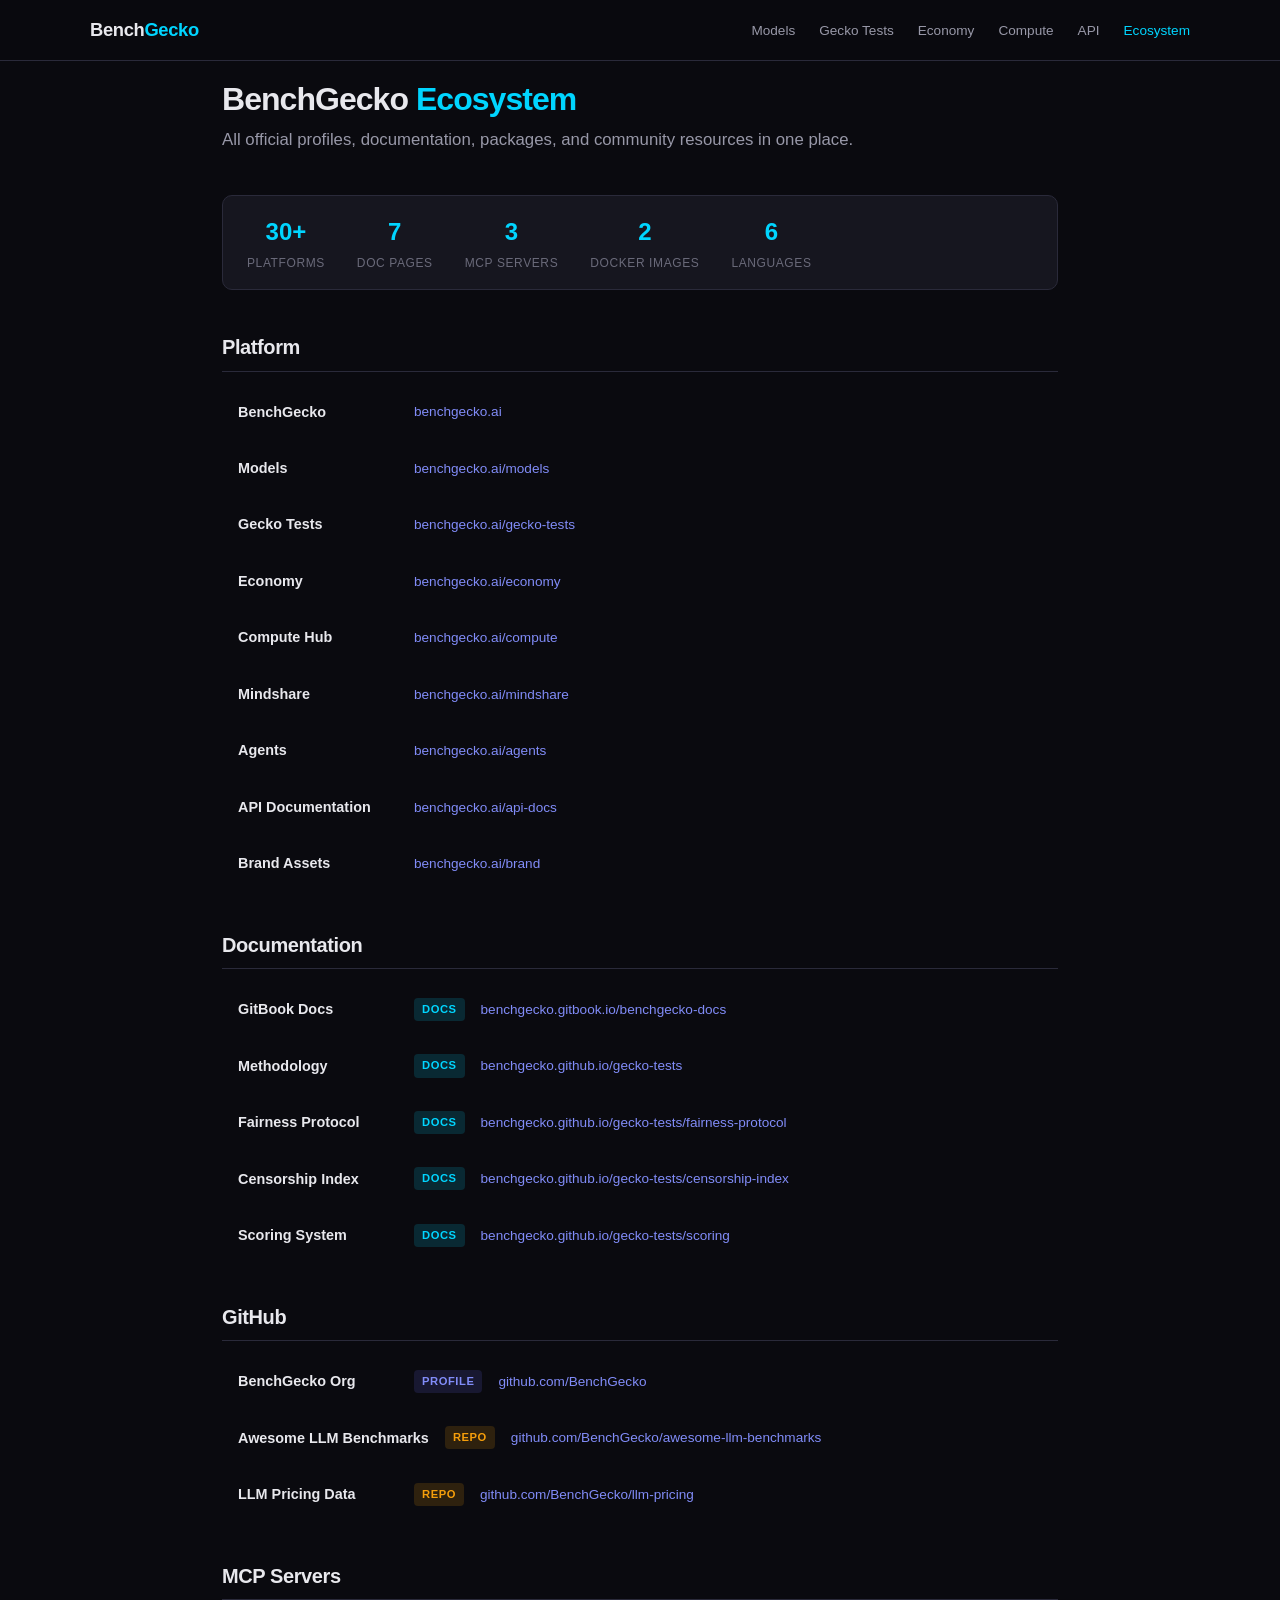
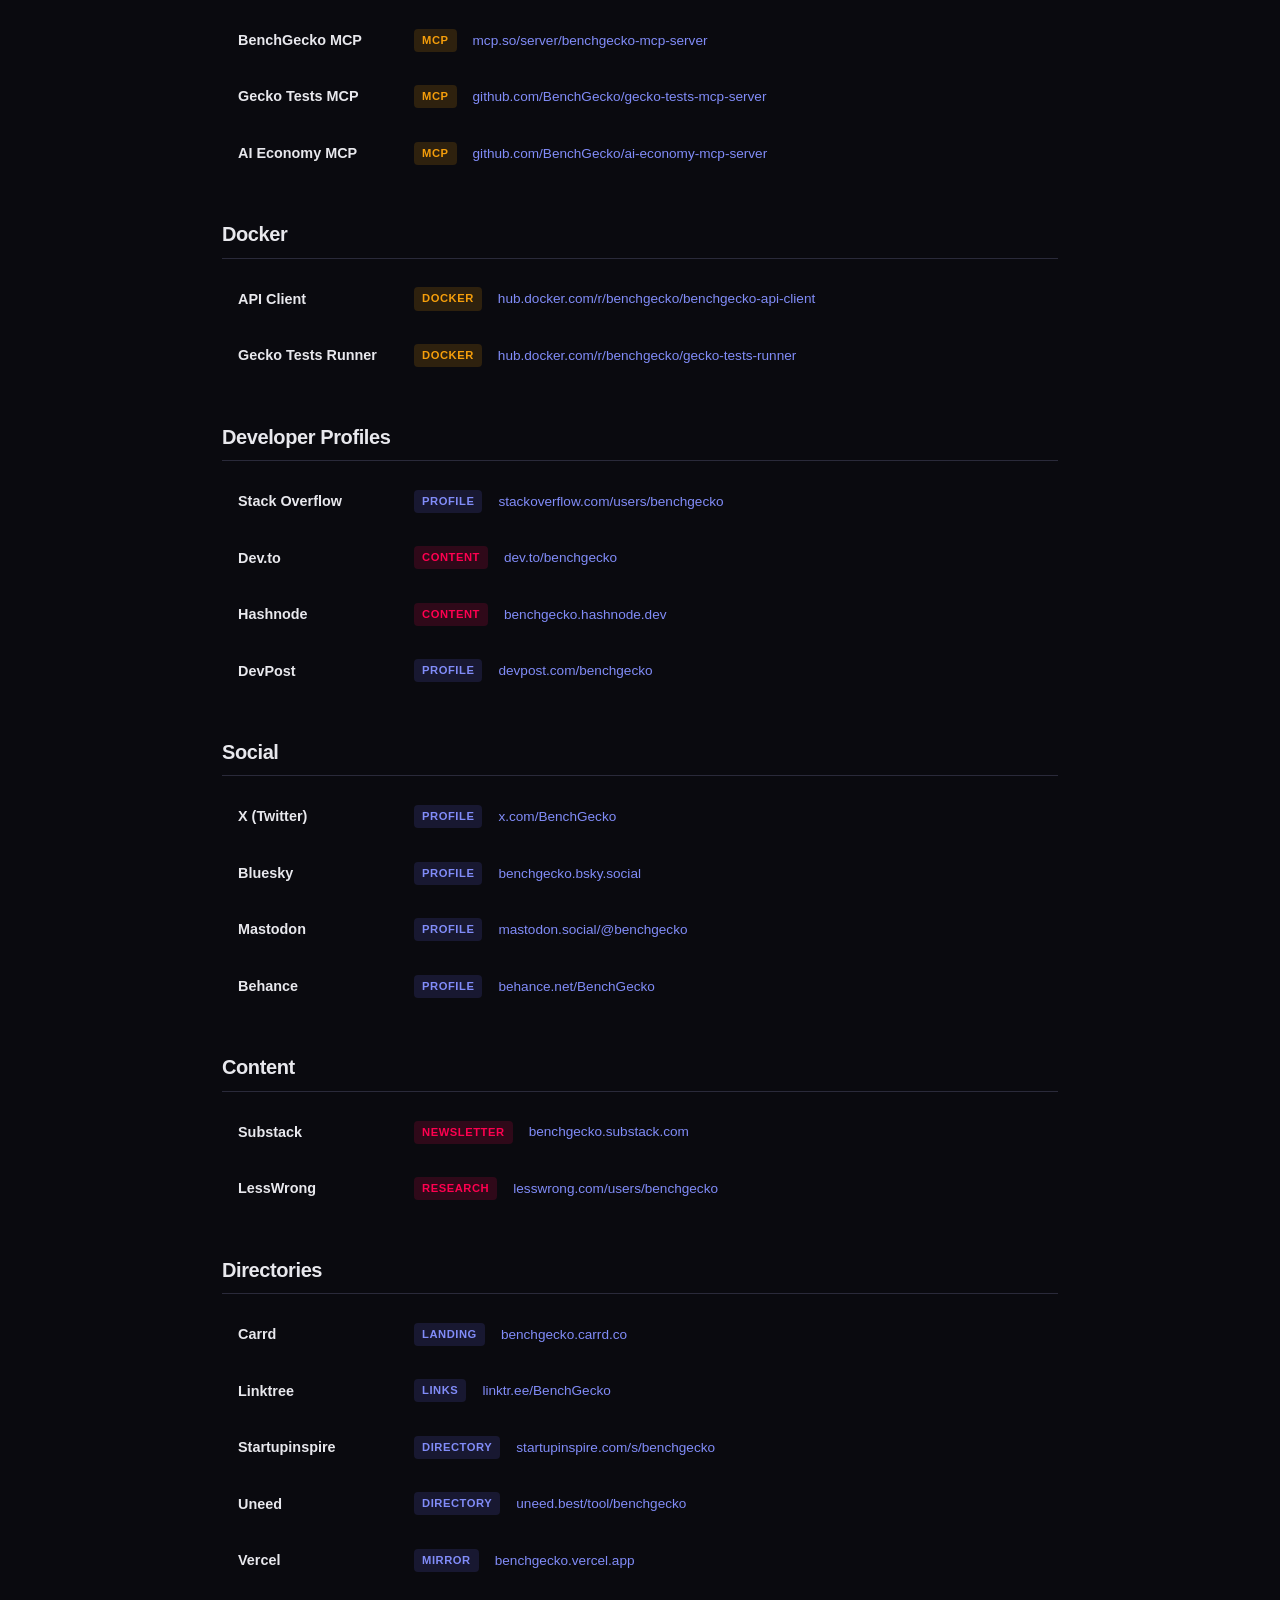
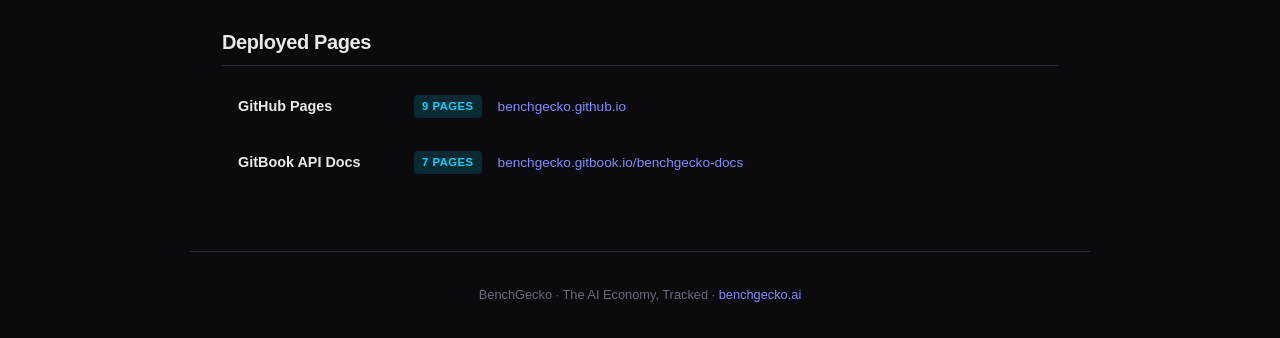
==== ecosystem.html @ c33f7a55 "Create ecosystem.html" ====
<!DOCTYPE html>
<html lang="en">
<head>
    <meta charset="UTF-8">
    <meta name="viewport" content="width=device-width, initial-scale=1.0">
    <title>BenchGecko Ecosystem · Official Profiles, Documentation, and Resources</title>
    <meta name="description" content="All official BenchGecko profiles, documentation, packages, and community resources in one place. The AI Economy, Tracked.">
    <meta name="keywords" content="BenchGecko, AI benchmarks, LLM comparison, AI economy, Gecko Tests, AI model rankings, MCP servers">
    <link rel="canonical" href="https://benchgecko.github.io/ecosystem">
    <meta property="og:title" content="BenchGecko Ecosystem · Official Profiles and Resources">
    <meta property="og:description" content="All official BenchGecko profiles, documentation, packages, and community resources.">
    <meta property="og:url" content="https://benchgecko.github.io/ecosystem">
    <meta property="og:type" content="website">
    <meta name="robots" content="index, follow">
    <style>
        :root {
            --bg-primary: #0a0a0f;
            --bg-secondary: #12121a;
            --bg-card: #16161f;
            --bg-card-hover: #1c1c28;
            --border: #2a2a3a;
            --text-primary: #e8e8ed;
            --text-secondary: #9898a8;
            --text-muted: #6a6a7a;
            --accent: #6366f1;
            --accent-light: #818cf8;
            --accent-glow: rgba(99, 102, 241, 0.15);
            --teal: #00D5FF;
            --teal-glow: rgba(0, 213, 255, 0.15);
            --green: #22c55e;
            --amber: #f59e0b;
            --pink: #FF0050;
        }
        * { margin: 0; padding: 0; box-sizing: border-box; }
        body {
            font-family: -apple-system, BlinkMacSystemFont, "Segoe UI", Roboto, "Helvetica Neue", Arial, sans-serif;
            background: var(--bg-primary); color: var(--text-primary);
            line-height: 1.7; -webkit-font-smoothing: antialiased;
        }
        a { color: var(--accent-light); text-decoration: none; transition: color 0.2s; }
        a:hover { color: #a5b4fc; }
        nav {
            position: fixed; top: 0; left: 0; right: 0; z-index: 100;
            background: rgba(10, 10, 15, 0.92); backdrop-filter: blur(12px);
            border-bottom: 1px solid var(--border); padding: 0 2rem;
        }
        .nav-inner {
            max-width: 1100px; margin: 0 auto;
            display: flex; align-items: center; justify-content: space-between; height: 60px;
        }
        .nav-brand { font-size: 1.15rem; font-weight: 700; letter-spacing: -0.02em; }
        .nav-brand a { color: var(--text-primary); }
        .nav-brand a:hover { color: var(--teal); }
        .nav-brand span { color: var(--teal); }
        .nav-links { display: flex; gap: 1.5rem; list-style: none; flex-wrap: wrap; }
        .nav-links a { color: var(--text-secondary); font-size: 0.85rem; font-weight: 500; }
        .nav-links a:hover { color: var(--text-primary); }
        .nav-links a.active { color: var(--teal); }
        .container { max-width: 900px; margin: 0 auto; padding: 80px 2rem 4rem; }
        h1 { font-size: 2rem; font-weight: 800; margin-bottom: 0.5rem; letter-spacing: -0.03em; line-height: 1.2; }
        h1 .teal { color: var(--teal); }
        .subtitle { color: var(--text-secondary); font-size: 1.05rem; margin-bottom: 2.5rem; }
        h2 {
            font-size: 1.25rem; font-weight: 700; margin-top: 2.5rem; margin-bottom: 1rem;
            letter-spacing: -0.02em; padding-bottom: 0.4rem; border-bottom: 1px solid var(--border);
        }
        .section-grid {
            display: grid; grid-template-columns: 1fr; gap: 0.5rem;
        }
        .link-row {
            display: flex; align-items: center; gap: 1rem;
            padding: 0.75rem 1rem; border-radius: 8px;
            transition: background 0.2s;
        }
        .link-row:hover { background: var(--bg-card-hover); }
        .link-row .platform {
            min-width: 160px; font-weight: 600; font-size: 0.9rem; color: var(--text-primary);
        }
        .link-row .dr {
            min-width: 50px; font-size: 0.78rem; font-weight: 600;
            color: var(--green); text-align: center;
        }
        .link-row .url {
            flex: 1; font-size: 0.85rem; color: var(--accent-light);
            overflow: hidden; text-overflow: ellipsis; white-space: nowrap;
        }
        .link-row .tag {
            font-size: 0.7rem; font-weight: 600; padding: 2px 8px; border-radius: 4px;
            text-transform: uppercase; letter-spacing: 0.05em;
        }
        .tag-dofollow { background: rgba(34, 197, 94, 0.15); color: var(--green); }
        .tag-profile { background: rgba(99, 102, 241, 0.15); color: var(--accent-light); }
        .tag-docs { background: rgba(0, 213, 255, 0.15); color: var(--teal); }
        .tag-package { background: rgba(245, 158, 11, 0.15); color: var(--amber); }
        .tag-content { background: rgba(255, 0, 80, 0.15); color: var(--pink); }
        .stats-bar {
            display: flex; gap: 2rem; margin: 1.5rem 0 2rem;
            padding: 1rem 1.5rem; background: var(--bg-card); border-radius: 10px;
            border: 1px solid var(--border); flex-wrap: wrap;
        }
        .stat { text-align: center; }
        .stat-value { font-size: 1.5rem; font-weight: 800; color: var(--teal); }
        .stat-label { font-size: 0.75rem; color: var(--text-muted); text-transform: uppercase; letter-spacing: 0.05em; }
        footer {
            max-width: 900px; margin: 0 auto; padding: 2rem;
            border-top: 1px solid var(--border); color: var(--text-muted);
            font-size: 0.8rem; text-align: center;
        }
        @media (max-width: 640px) {
            .link-row { flex-wrap: wrap; gap: 0.5rem; }
            .link-row .platform { min-width: 120px; }
            .link-row .dr { min-width: auto; }
            .stats-bar { gap: 1rem; }
            .nav-links { display: none; }
        }
    </style>
</head>
<body>
    <nav>
        <div class="nav-inner">
            <div class="nav-brand"><a href="https://benchgecko.ai">Bench<span>Gecko</span></a></div>
            <ul class="nav-links">
                <li><a href="https://benchgecko.ai/models">Models</a></li>
                <li><a href="https://benchgecko.ai/gecko-tests">Gecko Tests</a></li>
                <li><a href="https://benchgecko.ai/economy">Economy</a></li>
                <li><a href="https://benchgecko.ai/compute">Compute</a></li>
                <li><a href="https://benchgecko.ai/api-docs">API</a></li>
                <li><a href="https://benchgecko.github.io/ecosystem" class="active">Ecosystem</a></li>
            </ul>
        </div>
    </nav>

    <div class="container">
        <h1>BenchGecko <span class="teal">Ecosystem</span></h1>
        <p class="subtitle">All official profiles, documentation, packages, and community resources in one place.</p>

        <div class="stats-bar">
            <div class="stat"><div class="stat-value">30+</div><div class="stat-label">Platforms</div></div>
            <div class="stat"><div class="stat-value">7</div><div class="stat-label">Doc Pages</div></div>
            <div class="stat"><div class="stat-value">3</div><div class="stat-label">MCP Servers</div></div>
            <div class="stat"><div class="stat-value">2</div><div class="stat-label">Docker Images</div></div>
            <div class="stat"><div class="stat-value">6</div><div class="stat-label">Languages</div></div>
        </div>

        <!-- PLATFORM -->
        <h2>Platform</h2>
        <div class="section-grid">
            <div class="link-row">
                <div class="platform">BenchGecko</div>
                <div class="url"><a href="https://benchgecko.ai">benchgecko.ai</a></div>
            </div>
            <div class="link-row">
                <div class="platform">Models</div>
                <div class="url"><a href="https://benchgecko.ai/models">benchgecko.ai/models</a></div>
            </div>
            <div class="link-row">
                <div class="platform">Gecko Tests</div>
                <div class="url"><a href="https://benchgecko.ai/gecko-tests">benchgecko.ai/gecko-tests</a></div>
            </div>
            <div class="link-row">
                <div class="platform">Economy</div>
                <div class="url"><a href="https://benchgecko.ai/economy">benchgecko.ai/economy</a></div>
            </div>
            <div class="link-row">
                <div class="platform">Compute Hub</div>
                <div class="url"><a href="https://benchgecko.ai/compute">benchgecko.ai/compute</a></div>
            </div>
            <div class="link-row">
                <div class="platform">Mindshare</div>
                <div class="url"><a href="https://benchgecko.ai/mindshare">benchgecko.ai/mindshare</a></div>
            </div>
            <div class="link-row">
                <div class="platform">Agents</div>
                <div class="url"><a href="https://benchgecko.ai/agents">benchgecko.ai/agents</a></div>
            </div>
            <div class="link-row">
                <div class="platform">API Documentation</div>
                <div class="url"><a href="https://benchgecko.ai/api-docs">benchgecko.ai/api-docs</a></div>
            </div>
            <div class="link-row">
                <div class="platform">Brand Assets</div>
                <div class="url"><a href="https://benchgecko.ai/brand">benchgecko.ai/brand</a></div>
            </div>
        </div>

        <!-- DOCUMENTATION -->
        <h2>Documentation</h2>
        <div class="section-grid">
            <div class="link-row">
                <div class="platform">GitBook Docs</div>
                <span class="tag tag-docs">DOCS</span>
                <div class="url"><a href="https://benchgecko.gitbook.io/benchgecko-docs">benchgecko.gitbook.io/benchgecko-docs</a></div>
            </div>
            <div class="link-row">
                <div class="platform">Methodology</div>
                <span class="tag tag-docs">DOCS</span>
                <div class="url"><a href="https://benchgecko.github.io/gecko-tests/">benchgecko.github.io/gecko-tests</a></div>
            </div>
            <div class="link-row">
                <div class="platform">Fairness Protocol</div>
                <span class="tag tag-docs">DOCS</span>
                <div class="url"><a href="https://benchgecko.github.io/gecko-tests/fairness-protocol">benchgecko.github.io/gecko-tests/fairness-protocol</a></div>
            </div>
            <div class="link-row">
                <div class="platform">Censorship Index</div>
                <span class="tag tag-docs">DOCS</span>
                <div class="url"><a href="https://benchgecko.github.io/gecko-tests/censorship-index">benchgecko.github.io/gecko-tests/censorship-index</a></div>
            </div>
            <div class="link-row">
                <div class="platform">Scoring System</div>
                <span class="tag tag-docs">DOCS</span>
                <div class="url"><a href="https://benchgecko.github.io/gecko-tests/scoring">benchgecko.github.io/gecko-tests/scoring</a></div>
            </div>
        </div>

        <!-- GITHUB -->
        <h2>GitHub</h2>
        <div class="section-grid">
            <div class="link-row">
                <div class="platform">BenchGecko Org</div>
                <span class="tag tag-profile">PROFILE</span>
                <div class="url"><a href="https://github.com/BenchGecko">github.com/BenchGecko</a></div>
            </div>
            <div class="link-row">
                <div class="platform">Awesome LLM Benchmarks</div>
                <span class="tag tag-package">REPO</span>
                <div class="url"><a href="https://github.com/BenchGecko/awesome-llm-benchmarks">github.com/BenchGecko/awesome-llm-benchmarks</a></div>
            </div>
            <div class="link-row">
                <div class="platform">LLM Pricing Data</div>
                <span class="tag tag-package">REPO</span>
                <div class="url"><a href="https://github.com/BenchGecko/llm-pricing">github.com/BenchGecko/llm-pricing</a></div>
            </div>
        </div>

        <!-- MCP SERVERS -->
        <h2>MCP Servers</h2>
        <div class="section-grid">
            <div class="link-row">
                <div class="platform">BenchGecko MCP</div>
                <span class="tag tag-package">MCP</span>
                <div class="url"><a href="https://mcp.so/server/benchgecko-mcp-server">mcp.so/server/benchgecko-mcp-server</a></div>
            </div>
            <div class="link-row">
                <div class="platform">Gecko Tests MCP</div>
                <span class="tag tag-package">MCP</span>
                <div class="url"><a href="https://github.com/BenchGecko/gecko-tests-mcp-server">github.com/BenchGecko/gecko-tests-mcp-server</a></div>
            </div>
            <div class="link-row">
                <div class="platform">AI Economy MCP</div>
                <span class="tag tag-package">MCP</span>
                <div class="url"><a href="https://github.com/BenchGecko/ai-economy-mcp-server">github.com/BenchGecko/ai-economy-mcp-server</a></div>
            </div>
        </div>

        <!-- DOCKER -->
        <h2>Docker</h2>
        <div class="section-grid">
            <div class="link-row">
                <div class="platform">API Client</div>
                <span class="tag tag-package">DOCKER</span>
                <div class="url"><a href="https://hub.docker.com/r/benchgecko/benchgecko-api-client">hub.docker.com/r/benchgecko/benchgecko-api-client</a></div>
            </div>
            <div class="link-row">
                <div class="platform">Gecko Tests Runner</div>
                <span class="tag tag-package">DOCKER</span>
                <div class="url"><a href="https://hub.docker.com/r/benchgecko/gecko-tests-runner">hub.docker.com/r/benchgecko/gecko-tests-runner</a></div>
            </div>
        </div>

        <!-- DEVELOPER PROFILES -->
        <h2>Developer Profiles</h2>
        <div class="section-grid">
            <div class="link-row">
                <div class="platform">Stack Overflow</div>
                <span class="tag tag-profile">PROFILE</span>
                <div class="url"><a href="https://stackoverflow.com/users/29aborz/benchgecko">stackoverflow.com/users/benchgecko</a></div>
            </div>
            <div class="link-row">
                <div class="platform">Dev.to</div>
                <span class="tag tag-content">CONTENT</span>
                <div class="url"><a href="https://dev.to/benchgecko">dev.to/benchgecko</a></div>
            </div>
            <div class="link-row">
                <div class="platform">Hashnode</div>
                <span class="tag tag-content">CONTENT</span>
                <div class="url"><a href="https://benchgecko.hashnode.dev">benchgecko.hashnode.dev</a></div>
            </div>
            <div class="link-row">
                <div class="platform">DevPost</div>
                <span class="tag tag-profile">PROFILE</span>
                <div class="url"><a href="https://devpost.com/benchgecko">devpost.com/benchgecko</a></div>
            </div>
        </div>

        <!-- SOCIAL -->
        <h2>Social</h2>
        <div class="section-grid">
            <div class="link-row">
                <div class="platform">X (Twitter)</div>
                <span class="tag tag-profile">PROFILE</span>
                <div class="url"><a href="https://x.com/BenchGecko">x.com/BenchGecko</a></div>
            </div>
            <div class="link-row">
                <div class="platform">Bluesky</div>
                <span class="tag tag-profile">PROFILE</span>
                <div class="url"><a href="https://bsky.app/profile/benchgecko.bsky.social">benchgecko.bsky.social</a></div>
            </div>
            <div class="link-row">
                <div class="platform">Mastodon</div>
                <span class="tag tag-profile">PROFILE</span>
                <div class="url"><a href="https://mastodon.social/@benchgecko">mastodon.social/@benchgecko</a></div>
            </div>
            <div class="link-row">
                <div class="platform">Behance</div>
                <span class="tag tag-profile">PROFILE</span>
                <div class="url"><a href="https://www.behance.net/BenchGecko">behance.net/BenchGecko</a></div>
            </div>
        </div>

        <!-- CONTENT & COMMUNITY -->
        <h2>Content</h2>
        <div class="section-grid">
            <div class="link-row">
                <div class="platform">Substack</div>
                <span class="tag tag-content">NEWSLETTER</span>
                <div class="url"><a href="https://benchgecko.substack.com">benchgecko.substack.com</a></div>
            </div>
            <div class="link-row">
                <div class="platform">LessWrong</div>
                <span class="tag tag-content">RESEARCH</span>
                <div class="url"><a href="https://www.lesswrong.com/users/benchgecko">lesswrong.com/users/benchgecko</a></div>
            </div>
        </div>

        <!-- DIRECTORIES -->
        <h2>Directories</h2>
        <div class="section-grid">
            <div class="link-row">
                <div class="platform">Carrd</div>
                <span class="tag tag-profile">LANDING</span>
                <div class="url"><a href="https://benchgecko.carrd.co">benchgecko.carrd.co</a></div>
            </div>
            <div class="link-row">
                <div class="platform">Linktree</div>
                <span class="tag tag-profile">LINKS</span>
                <div class="url"><a href="https://linktr.ee/BenchGecko">linktr.ee/BenchGecko</a></div>
            </div>
            <div class="link-row">
                <div class="platform">Startupinspire</div>
                <span class="tag tag-profile">DIRECTORY</span>
                <div class="url"><a href="https://www.startupinspire.com/s/benchgecko">startupinspire.com/s/benchgecko</a></div>
            </div>
            <div class="link-row">
                <div class="platform">Uneed</div>
                <span class="tag tag-profile">DIRECTORY</span>
                <div class="url"><a href="https://www.uneed.best/tool/benchgecko">uneed.best/tool/benchgecko</a></div>
            </div>
            <div class="link-row">
                <div class="platform">Vercel</div>
                <span class="tag tag-profile">MIRROR</span>
                <div class="url"><a href="https://benchgecko.vercel.app">benchgecko.vercel.app</a></div>
            </div>
        </div>

        <!-- DEPLOYMENT PAGES -->
        <h2>Deployed Pages</h2>
        <div class="section-grid">
            <div class="link-row">
                <div class="platform">GitHub Pages</div>
                <span class="tag tag-docs">9 PAGES</span>
                <div class="url"><a href="https://benchgecko.github.io">benchgecko.github.io</a></div>
            </div>
            <div class="link-row">
                <div class="platform">GitBook API Docs</div>
                <span class="tag tag-docs">7 PAGES</span>
                <div class="url"><a href="https://benchgecko.gitbook.io/benchgecko-docs">benchgecko.gitbook.io/benchgecko-docs</a></div>
            </div>
        </div>

    </div>

    <footer>
        BenchGecko · The AI Economy, Tracked · <a href="https://benchgecko.ai">benchgecko.ai</a>
    </footer>
</body>
</html>
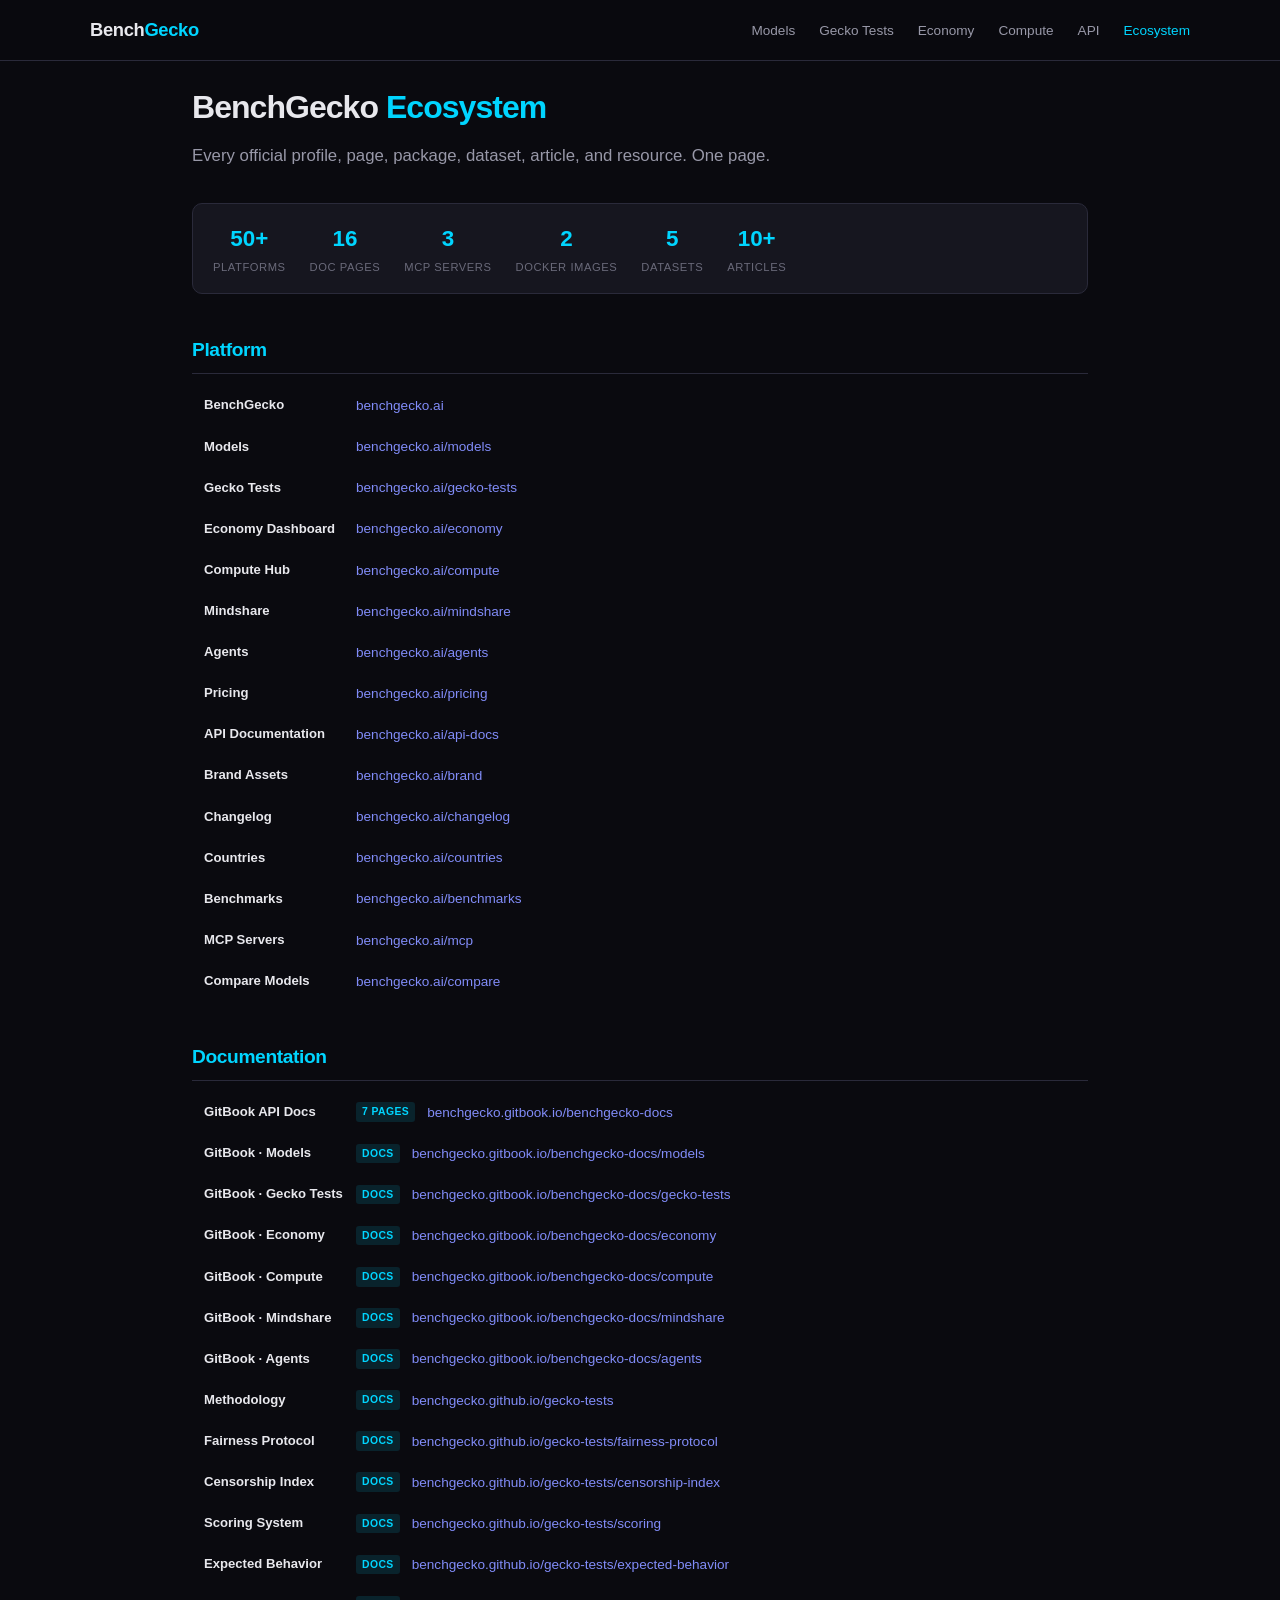
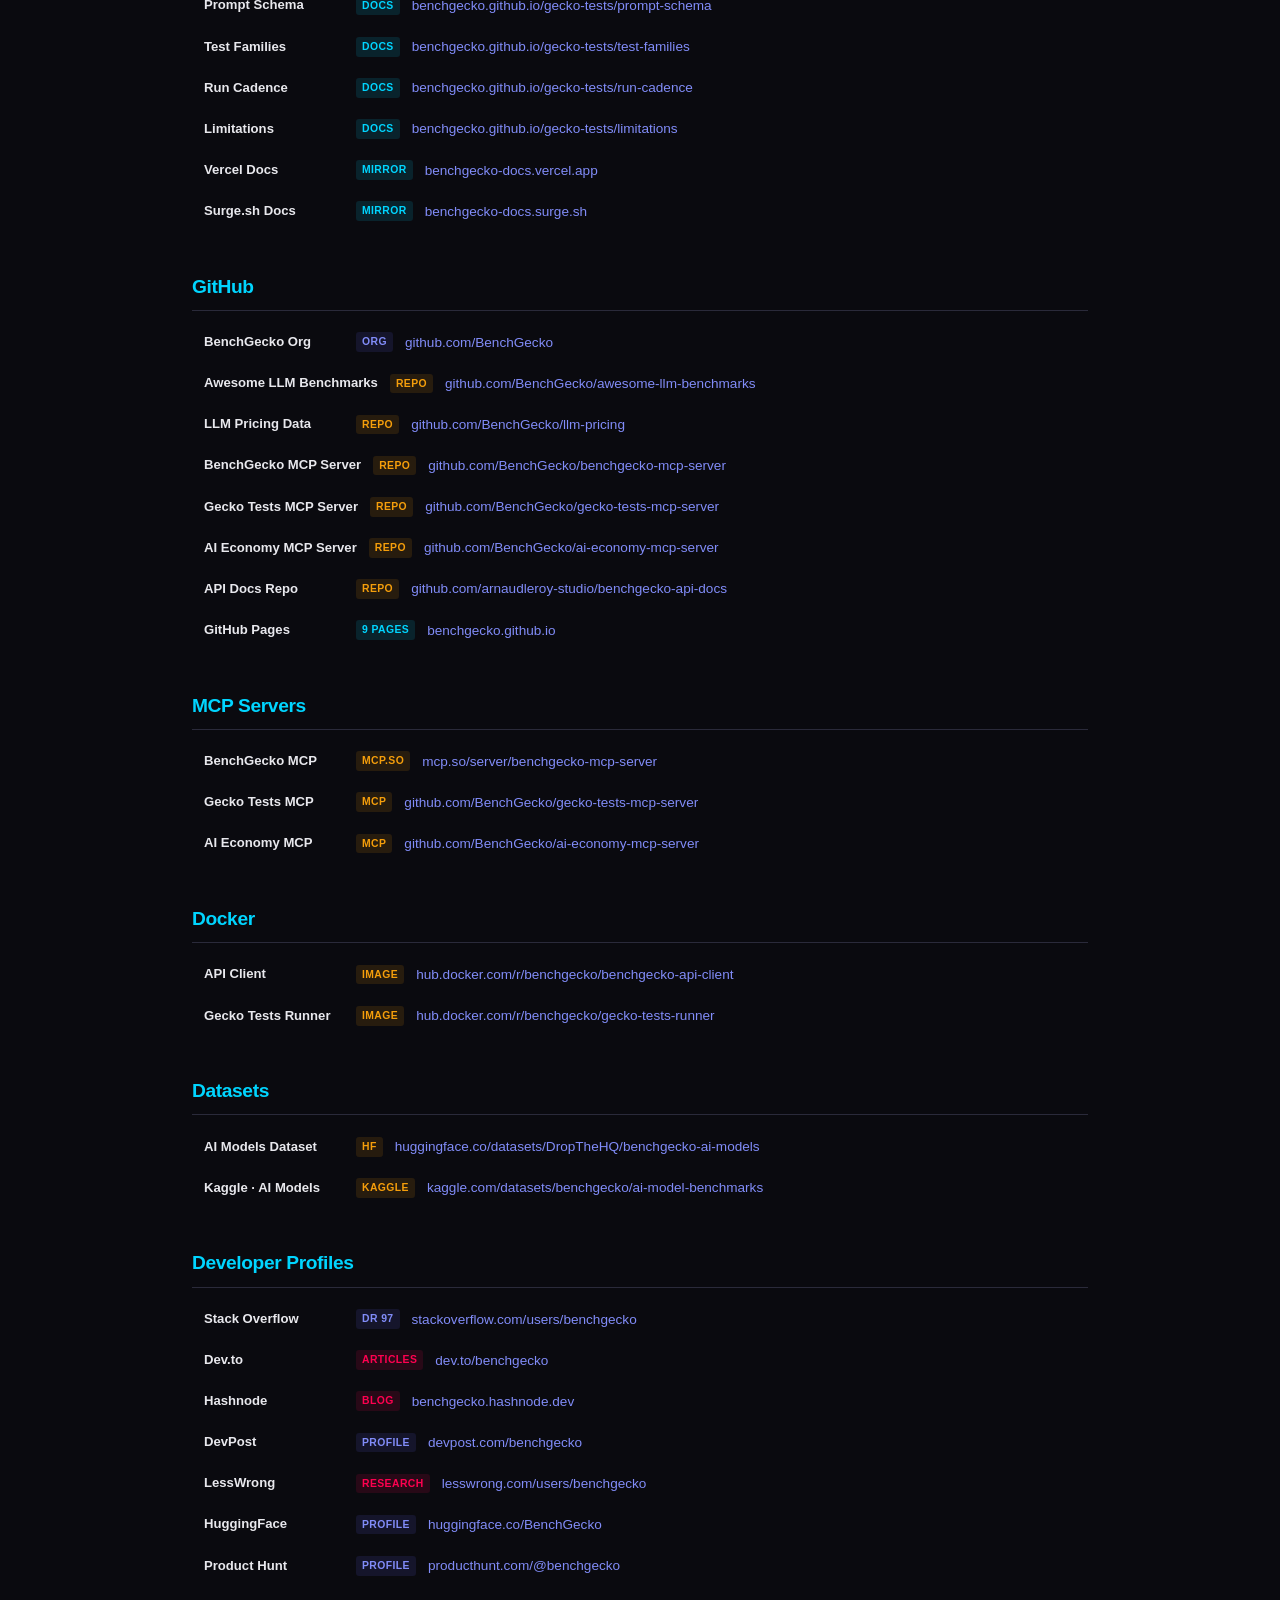
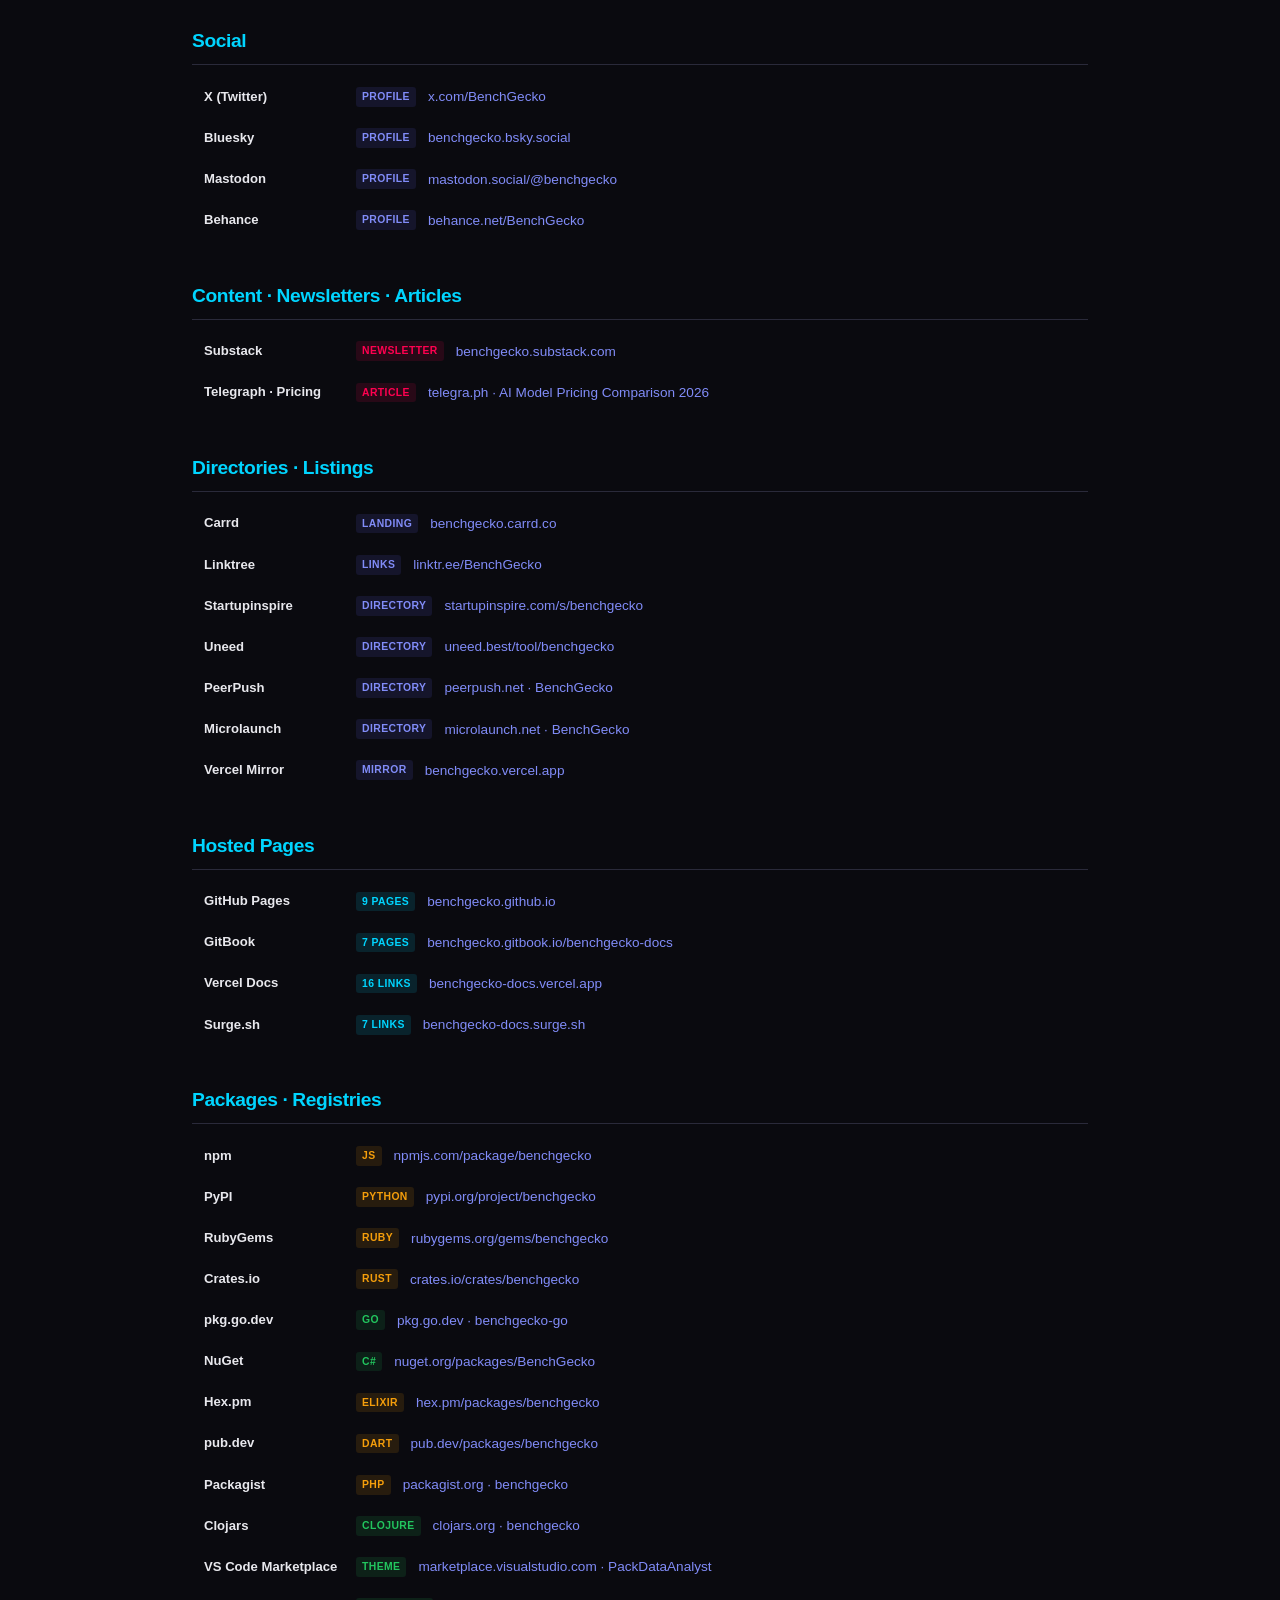
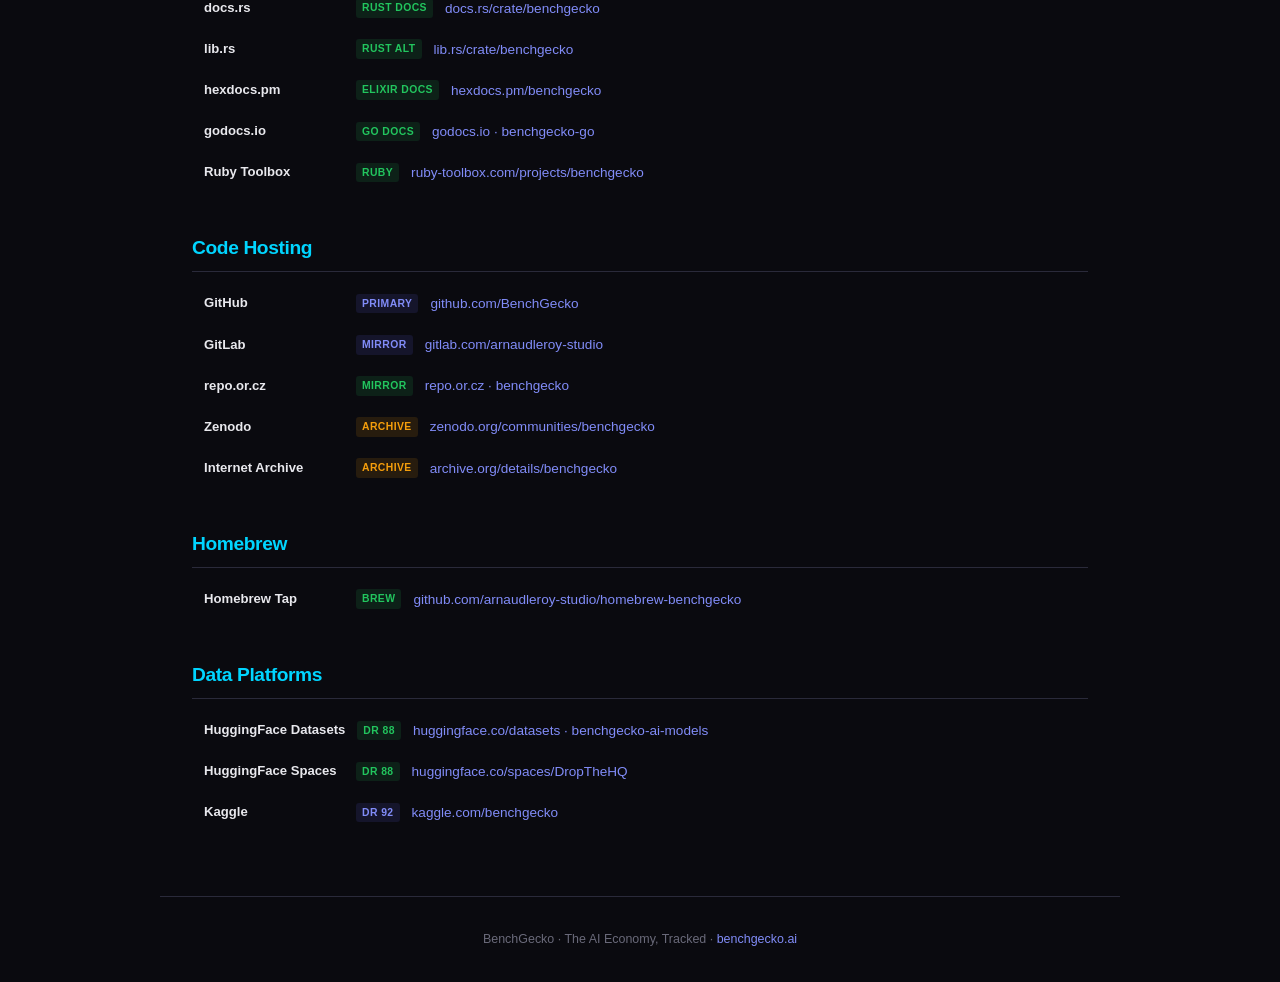
==== commit 37be97e0: "Update ecosystem.html" ====
--- a/ecosystem.html
+++ b/ecosystem.html
@@ -3,12 +3,12 @@
 <head>
     <meta charset="UTF-8">
     <meta name="viewport" content="width=device-width, initial-scale=1.0">
-    <title>BenchGecko Ecosystem · Official Profiles, Documentation, and Resources</title>
-    <meta name="description" content="All official BenchGecko profiles, documentation, packages, and community resources in one place. The AI Economy, Tracked.">
-    <meta name="keywords" content="BenchGecko, AI benchmarks, LLM comparison, AI economy, Gecko Tests, AI model rankings, MCP servers">
+    <title>BenchGecko Ecosystem · Every Official Profile, Package, Page, and Resource</title>
+    <meta name="description" content="Complete directory of all BenchGecko profiles, documentation, packages, Docker images, MCP servers, articles, datasets, and community resources across 50+ platforms.">
+    <meta name="keywords" content="BenchGecko, AI benchmarks, LLM comparison, AI economy, Gecko Tests, AI model rankings, MCP servers, AI pricing">
     <link rel="canonical" href="https://benchgecko.github.io/ecosystem">
-    <meta property="og:title" content="BenchGecko Ecosystem · Official Profiles and Resources">
-    <meta property="og:description" content="All official BenchGecko profiles, documentation, packages, and community resources.">
+    <meta property="og:title" content="BenchGecko Ecosystem · Every Official Profile and Resource">
+    <meta property="og:description" content="Complete directory of all BenchGecko profiles, documentation, packages, and resources across 50+ platforms.">
     <meta property="og:url" content="https://benchgecko.github.io/ecosystem">
     <meta property="og:type" content="website">
     <meta name="robots" content="index, follow">
@@ -24,30 +24,17 @@
             --text-muted: #6a6a7a;
             --accent: #6366f1;
             --accent-light: #818cf8;
-            --accent-glow: rgba(99, 102, 241, 0.15);
             --teal: #00D5FF;
-            --teal-glow: rgba(0, 213, 255, 0.15);
             --green: #22c55e;
             --amber: #f59e0b;
             --pink: #FF0050;
         }
         * { margin: 0; padding: 0; box-sizing: border-box; }
-        body {
-            font-family: -apple-system, BlinkMacSystemFont, "Segoe UI", Roboto, "Helvetica Neue", Arial, sans-serif;
-            background: var(--bg-primary); color: var(--text-primary);
-            line-height: 1.7; -webkit-font-smoothing: antialiased;
-        }
+        body { font-family: -apple-system, BlinkMacSystemFont, "Segoe UI", Roboto, "Helvetica Neue", Arial, sans-serif; background: var(--bg-primary); color: var(--text-primary); line-height: 1.7; -webkit-font-smoothing: antialiased; }
         a { color: var(--accent-light); text-decoration: none; transition: color 0.2s; }
         a:hover { color: #a5b4fc; }
-        nav {
-            position: fixed; top: 0; left: 0; right: 0; z-index: 100;
-            background: rgba(10, 10, 15, 0.92); backdrop-filter: blur(12px);
-            border-bottom: 1px solid var(--border); padding: 0 2rem;
-        }
-        .nav-inner {
-            max-width: 1100px; margin: 0 auto;
-            display: flex; align-items: center; justify-content: space-between; height: 60px;
-        }
+        nav { position: fixed; top: 0; left: 0; right: 0; z-index: 100; background: rgba(10,10,15,0.92); backdrop-filter: blur(12px); border-bottom: 1px solid var(--border); padding: 0 2rem; }
+        .nav-inner { max-width: 1100px; margin: 0 auto; display: flex; align-items: center; justify-content: space-between; height: 60px; }
         .nav-brand { font-size: 1.15rem; font-weight: 700; letter-spacing: -0.02em; }
         .nav-brand a { color: var(--text-primary); }
         .nav-brand a:hover { color: var(--teal); }
@@ -56,332 +43,232 @@
         .nav-links a { color: var(--text-secondary); font-size: 0.85rem; font-weight: 500; }
         .nav-links a:hover { color: var(--text-primary); }
         .nav-links a.active { color: var(--teal); }
-        .container { max-width: 900px; margin: 0 auto; padding: 80px 2rem 4rem; }
-        h1 { font-size: 2rem; font-weight: 800; margin-bottom: 0.5rem; letter-spacing: -0.03em; line-height: 1.2; }
+        .container { max-width: 960px; margin: 0 auto; padding: 80px 2rem 4rem; }
+        h1 { font-size: 2rem; font-weight: 800; margin-bottom: 0.5rem; letter-spacing: -0.03em; }
         h1 .teal { color: var(--teal); }
-        .subtitle { color: var(--text-secondary); font-size: 1.05rem; margin-bottom: 2.5rem; }
-        h2 {
-            font-size: 1.25rem; font-weight: 700; margin-top: 2.5rem; margin-bottom: 1rem;
-            letter-spacing: -0.02em; padding-bottom: 0.4rem; border-bottom: 1px solid var(--border);
-        }
-        .section-grid {
-            display: grid; grid-template-columns: 1fr; gap: 0.5rem;
-        }
-        .link-row {
-            display: flex; align-items: center; gap: 1rem;
-            padding: 0.75rem 1rem; border-radius: 8px;
-            transition: background 0.2s;
-        }
-        .link-row:hover { background: var(--bg-card-hover); }
-        .link-row .platform {
-            min-width: 160px; font-weight: 600; font-size: 0.9rem; color: var(--text-primary);
-        }
-        .link-row .dr {
-            min-width: 50px; font-size: 0.78rem; font-weight: 600;
-            color: var(--green); text-align: center;
-        }
-        .link-row .url {
-            flex: 1; font-size: 0.85rem; color: var(--accent-light);
-            overflow: hidden; text-overflow: ellipsis; white-space: nowrap;
-        }
-        .link-row .tag {
-            font-size: 0.7rem; font-weight: 600; padding: 2px 8px; border-radius: 4px;
-            text-transform: uppercase; letter-spacing: 0.05em;
-        }
-        .tag-dofollow { background: rgba(34, 197, 94, 0.15); color: var(--green); }
-        .tag-profile { background: rgba(99, 102, 241, 0.15); color: var(--accent-light); }
-        .tag-docs { background: rgba(0, 213, 255, 0.15); color: var(--teal); }
-        .tag-package { background: rgba(245, 158, 11, 0.15); color: var(--amber); }
-        .tag-content { background: rgba(255, 0, 80, 0.15); color: var(--pink); }
-        .stats-bar {
-            display: flex; gap: 2rem; margin: 1.5rem 0 2rem;
-            padding: 1rem 1.5rem; background: var(--bg-card); border-radius: 10px;
-            border: 1px solid var(--border); flex-wrap: wrap;
-        }
-        .stat { text-align: center; }
-        .stat-value { font-size: 1.5rem; font-weight: 800; color: var(--teal); }
-        .stat-label { font-size: 0.75rem; color: var(--text-muted); text-transform: uppercase; letter-spacing: 0.05em; }
-        footer {
-            max-width: 900px; margin: 0 auto; padding: 2rem;
-            border-top: 1px solid var(--border); color: var(--text-muted);
-            font-size: 0.8rem; text-align: center;
-        }
-        @media (max-width: 640px) {
-            .link-row { flex-wrap: wrap; gap: 0.5rem; }
-            .link-row .platform { min-width: 120px; }
-            .link-row .dr { min-width: auto; }
-            .stats-bar { gap: 1rem; }
-            .nav-links { display: none; }
-        }
+        .subtitle { color: var(--text-secondary); font-size: 1.05rem; margin-bottom: 2rem; }
+        h2 { font-size: 1.2rem; font-weight: 700; margin-top: 2.5rem; margin-bottom: 0.75rem; letter-spacing: -0.02em; padding-bottom: 0.4rem; border-bottom: 1px solid var(--border); color: var(--teal); }
+        .g { display: grid; grid-template-columns: 1fr; gap: 2px; }
+        .r { display: flex; align-items: center; gap: 0.75rem; padding: 0.5rem 0.75rem; border-radius: 6px; transition: background 0.15s; font-size: 0.85rem; }
+        .r:hover { background: var(--bg-card-hover); }
+        .r .p { min-width: 140px; font-weight: 600; color: var(--text-primary); font-size: 0.82rem; }
+        .r .u { flex: 1; overflow: hidden; text-overflow: ellipsis; white-space: nowrap; }
+        .t { font-size: 0.65rem; font-weight: 700; padding: 1px 6px; border-radius: 3px; text-transform: uppercase; letter-spacing: 0.04em; white-space: nowrap; }
+        .td { background: rgba(34,197,94,0.12); color: var(--green); }
+        .tp { background: rgba(99,102,241,0.12); color: var(--accent-light); }
+        .tc { background: rgba(0,213,255,0.12); color: var(--teal); }
+        .tk { background: rgba(245,158,11,0.12); color: var(--amber); }
+        .tn { background: rgba(255,0,80,0.12); color: var(--pink); }
+        .stats { display: flex; gap: 1.5rem; margin: 1rem 0 2rem; padding: 1rem 1.25rem; background: var(--bg-card); border-radius: 10px; border: 1px solid var(--border); flex-wrap: wrap; }
+        .s { text-align: center; }
+        .sv { font-size: 1.4rem; font-weight: 800; color: var(--teal); }
+        .sl { font-size: 0.7rem; color: var(--text-muted); text-transform: uppercase; letter-spacing: 0.05em; }
+        footer { max-width: 960px; margin: 0 auto; padding: 2rem; border-top: 1px solid var(--border); color: var(--text-muted); font-size: 0.78rem; text-align: center; }
+        @media (max-width: 640px) { .r { flex-wrap: wrap; gap: 0.4rem; } .r .p { min-width: 110px; } .nav-links { display: none; } .stats { gap: 1rem; } }
     </style>
 </head>
 <body>
-    <nav>
-        <div class="nav-inner">
-            <div class="nav-brand"><a href="https://benchgecko.ai">Bench<span>Gecko</span></a></div>
-            <ul class="nav-links">
-                <li><a href="https://benchgecko.ai/models">Models</a></li>
-                <li><a href="https://benchgecko.ai/gecko-tests">Gecko Tests</a></li>
-                <li><a href="https://benchgecko.ai/economy">Economy</a></li>
-                <li><a href="https://benchgecko.ai/compute">Compute</a></li>
-                <li><a href="https://benchgecko.ai/api-docs">API</a></li>
-                <li><a href="https://benchgecko.github.io/ecosystem" class="active">Ecosystem</a></li>
-            </ul>
-        </div>
-    </nav>
-
-    <div class="container">
-        <h1>BenchGecko <span class="teal">Ecosystem</span></h1>
-        <p class="subtitle">All official profiles, documentation, packages, and community resources in one place.</p>
-
-        <div class="stats-bar">
-            <div class="stat"><div class="stat-value">30+</div><div class="stat-label">Platforms</div></div>
-            <div class="stat"><div class="stat-value">7</div><div class="stat-label">Doc Pages</div></div>
-            <div class="stat"><div class="stat-value">3</div><div class="stat-label">MCP Servers</div></div>
-            <div class="stat"><div class="stat-value">2</div><div class="stat-label">Docker Images</div></div>
-            <div class="stat"><div class="stat-value">6</div><div class="stat-label">Languages</div></div>
-        </div>
-
-        <!-- PLATFORM -->
-        <h2>Platform</h2>
-        <div class="section-grid">
-            <div class="link-row">
-                <div class="platform">BenchGecko</div>
-                <div class="url"><a href="https://benchgecko.ai">benchgecko.ai</a></div>
-            </div>
-            <div class="link-row">
-                <div class="platform">Models</div>
-                <div class="url"><a href="https://benchgecko.ai/models">benchgecko.ai/models</a></div>
-            </div>
-            <div class="link-row">
-                <div class="platform">Gecko Tests</div>
-                <div class="url"><a href="https://benchgecko.ai/gecko-tests">benchgecko.ai/gecko-tests</a></div>
-            </div>
-            <div class="link-row">
-                <div class="platform">Economy</div>
-                <div class="url"><a href="https://benchgecko.ai/economy">benchgecko.ai/economy</a></div>
-            </div>
-            <div class="link-row">
-                <div class="platform">Compute Hub</div>
-                <div class="url"><a href="https://benchgecko.ai/compute">benchgecko.ai/compute</a></div>
-            </div>
-            <div class="link-row">
-                <div class="platform">Mindshare</div>
-                <div class="url"><a href="https://benchgecko.ai/mindshare">benchgecko.ai/mindshare</a></div>
-            </div>
-            <div class="link-row">
-                <div class="platform">Agents</div>
-                <div class="url"><a href="https://benchgecko.ai/agents">benchgecko.ai/agents</a></div>
-            </div>
-            <div class="link-row">
-                <div class="platform">API Documentation</div>
-                <div class="url"><a href="https://benchgecko.ai/api-docs">benchgecko.ai/api-docs</a></div>
-            </div>
-            <div class="link-row">
-                <div class="platform">Brand Assets</div>
-                <div class="url"><a href="https://benchgecko.ai/brand">benchgecko.ai/brand</a></div>
-            </div>
-        </div>
-
-        <!-- DOCUMENTATION -->
-        <h2>Documentation</h2>
-        <div class="section-grid">
-            <div class="link-row">
-                <div class="platform">GitBook Docs</div>
-                <span class="tag tag-docs">DOCS</span>
-                <div class="url"><a href="https://benchgecko.gitbook.io/benchgecko-docs">benchgecko.gitbook.io/benchgecko-docs</a></div>
-            </div>
-            <div class="link-row">
-                <div class="platform">Methodology</div>
-                <span class="tag tag-docs">DOCS</span>
-                <div class="url"><a href="https://benchgecko.github.io/gecko-tests/">benchgecko.github.io/gecko-tests</a></div>
-            </div>
-            <div class="link-row">
-                <div class="platform">Fairness Protocol</div>
-                <span class="tag tag-docs">DOCS</span>
-                <div class="url"><a href="https://benchgecko.github.io/gecko-tests/fairness-protocol">benchgecko.github.io/gecko-tests/fairness-protocol</a></div>
-            </div>
-            <div class="link-row">
-                <div class="platform">Censorship Index</div>
-                <span class="tag tag-docs">DOCS</span>
-                <div class="url"><a href="https://benchgecko.github.io/gecko-tests/censorship-index">benchgecko.github.io/gecko-tests/censorship-index</a></div>
-            </div>
-            <div class="link-row">
-                <div class="platform">Scoring System</div>
-                <span class="tag tag-docs">DOCS</span>
-                <div class="url"><a href="https://benchgecko.github.io/gecko-tests/scoring">benchgecko.github.io/gecko-tests/scoring</a></div>
-            </div>
-        </div>
-
-        <!-- GITHUB -->
-        <h2>GitHub</h2>
-        <div class="section-grid">
-            <div class="link-row">
-                <div class="platform">BenchGecko Org</div>
-                <span class="tag tag-profile">PROFILE</span>
-                <div class="url"><a href="https://github.com/BenchGecko">github.com/BenchGecko</a></div>
-            </div>
-            <div class="link-row">
-                <div class="platform">Awesome LLM Benchmarks</div>
-                <span class="tag tag-package">REPO</span>
-                <div class="url"><a href="https://github.com/BenchGecko/awesome-llm-benchmarks">github.com/BenchGecko/awesome-llm-benchmarks</a></div>
-            </div>
-            <div class="link-row">
-                <div class="platform">LLM Pricing Data</div>
-                <span class="tag tag-package">REPO</span>
-                <div class="url"><a href="https://github.com/BenchGecko/llm-pricing">github.com/BenchGecko/llm-pricing</a></div>
-            </div>
-        </div>
-
-        <!-- MCP SERVERS -->
-        <h2>MCP Servers</h2>
-        <div class="section-grid">
-            <div class="link-row">
-                <div class="platform">BenchGecko MCP</div>
-                <span class="tag tag-package">MCP</span>
-                <div class="url"><a href="https://mcp.so/server/benchgecko-mcp-server">mcp.so/server/benchgecko-mcp-server</a></div>
-            </div>
-            <div class="link-row">
-                <div class="platform">Gecko Tests MCP</div>
-                <span class="tag tag-package">MCP</span>
-                <div class="url"><a href="https://github.com/BenchGecko/gecko-tests-mcp-server">github.com/BenchGecko/gecko-tests-mcp-server</a></div>
-            </div>
-            <div class="link-row">
-                <div class="platform">AI Economy MCP</div>
-                <span class="tag tag-package">MCP</span>
-                <div class="url"><a href="https://github.com/BenchGecko/ai-economy-mcp-server">github.com/BenchGecko/ai-economy-mcp-server</a></div>
-            </div>
-        </div>
-
-        <!-- DOCKER -->
-        <h2>Docker</h2>
-        <div class="section-grid">
-            <div class="link-row">
-                <div class="platform">API Client</div>
-                <span class="tag tag-package">DOCKER</span>
-                <div class="url"><a href="https://hub.docker.com/r/benchgecko/benchgecko-api-client">hub.docker.com/r/benchgecko/benchgecko-api-client</a></div>
-            </div>
-            <div class="link-row">
-                <div class="platform">Gecko Tests Runner</div>
-                <span class="tag tag-package">DOCKER</span>
-                <div class="url"><a href="https://hub.docker.com/r/benchgecko/gecko-tests-runner">hub.docker.com/r/benchgecko/gecko-tests-runner</a></div>
-            </div>
-        </div>
-
-        <!-- DEVELOPER PROFILES -->
-        <h2>Developer Profiles</h2>
-        <div class="section-grid">
-            <div class="link-row">
-                <div class="platform">Stack Overflow</div>
-                <span class="tag tag-profile">PROFILE</span>
-                <div class="url"><a href="https://stackoverflow.com/users/29aborz/benchgecko">stackoverflow.com/users/benchgecko</a></div>
-            </div>
-            <div class="link-row">
-                <div class="platform">Dev.to</div>
-                <span class="tag tag-content">CONTENT</span>
-                <div class="url"><a href="https://dev.to/benchgecko">dev.to/benchgecko</a></div>
-            </div>
-            <div class="link-row">
-                <div class="platform">Hashnode</div>
-                <span class="tag tag-content">CONTENT</span>
-                <div class="url"><a href="https://benchgecko.hashnode.dev">benchgecko.hashnode.dev</a></div>
-            </div>
-            <div class="link-row">
-                <div class="platform">DevPost</div>
-                <span class="tag tag-profile">PROFILE</span>
-                <div class="url"><a href="https://devpost.com/benchgecko">devpost.com/benchgecko</a></div>
-            </div>
-        </div>
-
-        <!-- SOCIAL -->
-        <h2>Social</h2>
-        <div class="section-grid">
-            <div class="link-row">
-                <div class="platform">X (Twitter)</div>
-                <span class="tag tag-profile">PROFILE</span>
-                <div class="url"><a href="https://x.com/BenchGecko">x.com/BenchGecko</a></div>
-            </div>
-            <div class="link-row">
-                <div class="platform">Bluesky</div>
-                <span class="tag tag-profile">PROFILE</span>
-                <div class="url"><a href="https://bsky.app/profile/benchgecko.bsky.social">benchgecko.bsky.social</a></div>
-            </div>
-            <div class="link-row">
-                <div class="platform">Mastodon</div>
-                <span class="tag tag-profile">PROFILE</span>
-                <div class="url"><a href="https://mastodon.social/@benchgecko">mastodon.social/@benchgecko</a></div>
-            </div>
-            <div class="link-row">
-                <div class="platform">Behance</div>
-                <span class="tag tag-profile">PROFILE</span>
-                <div class="url"><a href="https://www.behance.net/BenchGecko">behance.net/BenchGecko</a></div>
-            </div>
-        </div>
-
-        <!-- CONTENT & COMMUNITY -->
-        <h2>Content</h2>
-        <div class="section-grid">
-            <div class="link-row">
-                <div class="platform">Substack</div>
-                <span class="tag tag-content">NEWSLETTER</span>
-                <div class="url"><a href="https://benchgecko.substack.com">benchgecko.substack.com</a></div>
-            </div>
-            <div class="link-row">
-                <div class="platform">LessWrong</div>
-                <span class="tag tag-content">RESEARCH</span>
-                <div class="url"><a href="https://www.lesswrong.com/users/benchgecko">lesswrong.com/users/benchgecko</a></div>
-            </div>
-        </div>
-
-        <!-- DIRECTORIES -->
-        <h2>Directories</h2>
-        <div class="section-grid">
-            <div class="link-row">
-                <div class="platform">Carrd</div>
-                <span class="tag tag-profile">LANDING</span>
-                <div class="url"><a href="https://benchgecko.carrd.co">benchgecko.carrd.co</a></div>
-            </div>
-            <div class="link-row">
-                <div class="platform">Linktree</div>
-                <span class="tag tag-profile">LINKS</span>
-                <div class="url"><a href="https://linktr.ee/BenchGecko">linktr.ee/BenchGecko</a></div>
-            </div>
-            <div class="link-row">
-                <div class="platform">Startupinspire</div>
-                <span class="tag tag-profile">DIRECTORY</span>
-                <div class="url"><a href="https://www.startupinspire.com/s/benchgecko">startupinspire.com/s/benchgecko</a></div>
-            </div>
-            <div class="link-row">
-                <div class="platform">Uneed</div>
-                <span class="tag tag-profile">DIRECTORY</span>
-                <div class="url"><a href="https://www.uneed.best/tool/benchgecko">uneed.best/tool/benchgecko</a></div>
-            </div>
-            <div class="link-row">
-                <div class="platform">Vercel</div>
-                <span class="tag tag-profile">MIRROR</span>
-                <div class="url"><a href="https://benchgecko.vercel.app">benchgecko.vercel.app</a></div>
-            </div>
-        </div>
-
-        <!-- DEPLOYMENT PAGES -->
-        <h2>Deployed Pages</h2>
-        <div class="section-grid">
-            <div class="link-row">
-                <div class="platform">GitHub Pages</div>
-                <span class="tag tag-docs">9 PAGES</span>
-                <div class="url"><a href="https://benchgecko.github.io">benchgecko.github.io</a></div>
-            </div>
-            <div class="link-row">
-                <div class="platform">GitBook API Docs</div>
-                <span class="tag tag-docs">7 PAGES</span>
-                <div class="url"><a href="https://benchgecko.gitbook.io/benchgecko-docs">benchgecko.gitbook.io/benchgecko-docs</a></div>
-            </div>
-        </div>
-
-    </div>
-
-    <footer>
-        BenchGecko · The AI Economy, Tracked · <a href="https://benchgecko.ai">benchgecko.ai</a>
-    </footer>
+<nav><div class="nav-inner">
+    <div class="nav-brand"><a href="https://benchgecko.ai">Bench<span>Gecko</span></a></div>
+    <ul class="nav-links">
+        <li><a href="https://benchgecko.ai/models">Models</a></li>
+        <li><a href="https://benchgecko.ai/gecko-tests">Gecko Tests</a></li>
+        <li><a href="https://benchgecko.ai/economy">Economy</a></li>
+        <li><a href="https://benchgecko.ai/compute">Compute</a></li>
+        <li><a href="https://benchgecko.ai/api-docs">API</a></li>
+        <li><a href="https://benchgecko.github.io/ecosystem" class="active">Ecosystem</a></li>
+    </ul>
+</div></nav>
+
+<div class="container">
+    <h1>BenchGecko <span class="teal">Ecosystem</span></h1>
+    <p class="subtitle">Every official profile, page, package, dataset, article, and resource. One page.</p>
+
+    <div class="stats">
+        <div class="s"><div class="sv">50+</div><div class="sl">Platforms</div></div>
+        <div class="s"><div class="sv">16</div><div class="sl">Doc Pages</div></div>
+        <div class="s"><div class="sv">3</div><div class="sl">MCP Servers</div></div>
+        <div class="s"><div class="sv">2</div><div class="sl">Docker Images</div></div>
+        <div class="s"><div class="sv">5</div><div class="sl">Datasets</div></div>
+        <div class="s"><div class="sv">10+</div><div class="sl">Articles</div></div>
+    </div>
+
+    <!-- ==================== PLATFORM ==================== -->
+    <h2>Platform</h2>
+    <div class="g">
+        <div class="r"><div class="p">BenchGecko</div><div class="u"><a href="https://benchgecko.ai">benchgecko.ai</a></div></div>
+        <div class="r"><div class="p">Models</div><div class="u"><a href="https://benchgecko.ai/models">benchgecko.ai/models</a></div></div>
+        <div class="r"><div class="p">Gecko Tests</div><div class="u"><a href="https://benchgecko.ai/gecko-tests">benchgecko.ai/gecko-tests</a></div></div>
+        <div class="r"><div class="p">Economy Dashboard</div><div class="u"><a href="https://benchgecko.ai/economy">benchgecko.ai/economy</a></div></div>
+        <div class="r"><div class="p">Compute Hub</div><div class="u"><a href="https://benchgecko.ai/compute">benchgecko.ai/compute</a></div></div>
+        <div class="r"><div class="p">Mindshare</div><div class="u"><a href="https://benchgecko.ai/mindshare">benchgecko.ai/mindshare</a></div></div>
+        <div class="r"><div class="p">Agents</div><div class="u"><a href="https://benchgecko.ai/agents">benchgecko.ai/agents</a></div></div>
+        <div class="r"><div class="p">Pricing</div><div class="u"><a href="https://benchgecko.ai/pricing">benchgecko.ai/pricing</a></div></div>
+        <div class="r"><div class="p">API Documentation</div><div class="u"><a href="https://benchgecko.ai/api-docs">benchgecko.ai/api-docs</a></div></div>
+        <div class="r"><div class="p">Brand Assets</div><div class="u"><a href="https://benchgecko.ai/brand">benchgecko.ai/brand</a></div></div>
+        <div class="r"><div class="p">Changelog</div><div class="u"><a href="https://benchgecko.ai/changelog">benchgecko.ai/changelog</a></div></div>
+        <div class="r"><div class="p">Countries</div><div class="u"><a href="https://benchgecko.ai/countries">benchgecko.ai/countries</a></div></div>
+        <div class="r"><div class="p">Benchmarks</div><div class="u"><a href="https://benchgecko.ai/benchmarks">benchgecko.ai/benchmarks</a></div></div>
+        <div class="r"><div class="p">MCP Servers</div><div class="u"><a href="https://benchgecko.ai/mcp">benchgecko.ai/mcp</a></div></div>
+        <div class="r"><div class="p">Compare Models</div><div class="u"><a href="https://benchgecko.ai/compare">benchgecko.ai/compare</a></div></div>
+    </div>
+
+    <!-- ==================== DOCUMENTATION ==================== -->
+    <h2>Documentation</h2>
+    <div class="g">
+        <div class="r"><div class="p">GitBook API Docs</div><span class="t tc">7 PAGES</span><div class="u"><a href="https://benchgecko.gitbook.io/benchgecko-docs">benchgecko.gitbook.io/benchgecko-docs</a></div></div>
+        <div class="r"><div class="p">GitBook · Models</div><span class="t tc">DOCS</span><div class="u"><a href="https://benchgecko.gitbook.io/benchgecko-docs/models">benchgecko.gitbook.io/benchgecko-docs/models</a></div></div>
+        <div class="r"><div class="p">GitBook · Gecko Tests</div><span class="t tc">DOCS</span><div class="u"><a href="https://benchgecko.gitbook.io/benchgecko-docs/gecko-tests">benchgecko.gitbook.io/benchgecko-docs/gecko-tests</a></div></div>
+        <div class="r"><div class="p">GitBook · Economy</div><span class="t tc">DOCS</span><div class="u"><a href="https://benchgecko.gitbook.io/benchgecko-docs/economy">benchgecko.gitbook.io/benchgecko-docs/economy</a></div></div>
+        <div class="r"><div class="p">GitBook · Compute</div><span class="t tc">DOCS</span><div class="u"><a href="https://benchgecko.gitbook.io/benchgecko-docs/compute">benchgecko.gitbook.io/benchgecko-docs/compute</a></div></div>
+        <div class="r"><div class="p">GitBook · Mindshare</div><span class="t tc">DOCS</span><div class="u"><a href="https://benchgecko.gitbook.io/benchgecko-docs/mindshare">benchgecko.gitbook.io/benchgecko-docs/mindshare</a></div></div>
+        <div class="r"><div class="p">GitBook · Agents</div><span class="t tc">DOCS</span><div class="u"><a href="https://benchgecko.gitbook.io/benchgecko-docs/agents">benchgecko.gitbook.io/benchgecko-docs/agents</a></div></div>
+        <div class="r"><div class="p">Methodology</div><span class="t tc">DOCS</span><div class="u"><a href="https://benchgecko.github.io/gecko-tests/">benchgecko.github.io/gecko-tests</a></div></div>
+        <div class="r"><div class="p">Fairness Protocol</div><span class="t tc">DOCS</span><div class="u"><a href="https://benchgecko.github.io/gecko-tests/fairness-protocol">benchgecko.github.io/gecko-tests/fairness-protocol</a></div></div>
+        <div class="r"><div class="p">Censorship Index</div><span class="t tc">DOCS</span><div class="u"><a href="https://benchgecko.github.io/gecko-tests/censorship-index">benchgecko.github.io/gecko-tests/censorship-index</a></div></div>
+        <div class="r"><div class="p">Scoring System</div><span class="t tc">DOCS</span><div class="u"><a href="https://benchgecko.github.io/gecko-tests/scoring">benchgecko.github.io/gecko-tests/scoring</a></div></div>
+        <div class="r"><div class="p">Expected Behavior</div><span class="t tc">DOCS</span><div class="u"><a href="https://benchgecko.github.io/gecko-tests/expected-behavior">benchgecko.github.io/gecko-tests/expected-behavior</a></div></div>
+        <div class="r"><div class="p">Prompt Schema</div><span class="t tc">DOCS</span><div class="u"><a href="https://benchgecko.github.io/gecko-tests/prompt-schema">benchgecko.github.io/gecko-tests/prompt-schema</a></div></div>
+        <div class="r"><div class="p">Test Families</div><span class="t tc">DOCS</span><div class="u"><a href="https://benchgecko.github.io/gecko-tests/test-families">benchgecko.github.io/gecko-tests/test-families</a></div></div>
+        <div class="r"><div class="p">Run Cadence</div><span class="t tc">DOCS</span><div class="u"><a href="https://benchgecko.github.io/gecko-tests/run-cadence">benchgecko.github.io/gecko-tests/run-cadence</a></div></div>
+        <div class="r"><div class="p">Limitations</div><span class="t tc">DOCS</span><div class="u"><a href="https://benchgecko.github.io/gecko-tests/limitations">benchgecko.github.io/gecko-tests/limitations</a></div></div>
+        <div class="r"><div class="p">Vercel Docs</div><span class="t tc">MIRROR</span><div class="u"><a href="https://benchgecko-docs.vercel.app">benchgecko-docs.vercel.app</a></div></div>
+        <div class="r"><div class="p">Surge.sh Docs</div><span class="t tc">MIRROR</span><div class="u"><a href="https://benchgecko-docs.surge.sh">benchgecko-docs.surge.sh</a></div></div>
+    </div>
+
+    <!-- ==================== GITHUB ==================== -->
+    <h2>GitHub</h2>
+    <div class="g">
+        <div class="r"><div class="p">BenchGecko Org</div><span class="t tp">ORG</span><div class="u"><a href="https://github.com/BenchGecko">github.com/BenchGecko</a></div></div>
+        <div class="r"><div class="p">Awesome LLM Benchmarks</div><span class="t tk">REPO</span><div class="u"><a href="https://github.com/BenchGecko/awesome-llm-benchmarks">github.com/BenchGecko/awesome-llm-benchmarks</a></div></div>
+        <div class="r"><div class="p">LLM Pricing Data</div><span class="t tk">REPO</span><div class="u"><a href="https://github.com/BenchGecko/llm-pricing">github.com/BenchGecko/llm-pricing</a></div></div>
+        <div class="r"><div class="p">BenchGecko MCP Server</div><span class="t tk">REPO</span><div class="u"><a href="https://github.com/BenchGecko/benchgecko-mcp-server">github.com/BenchGecko/benchgecko-mcp-server</a></div></div>
+        <div class="r"><div class="p">Gecko Tests MCP Server</div><span class="t tk">REPO</span><div class="u"><a href="https://github.com/BenchGecko/gecko-tests-mcp-server">github.com/BenchGecko/gecko-tests-mcp-server</a></div></div>
+        <div class="r"><div class="p">AI Economy MCP Server</div><span class="t tk">REPO</span><div class="u"><a href="https://github.com/BenchGecko/ai-economy-mcp-server">github.com/BenchGecko/ai-economy-mcp-server</a></div></div>
+        <div class="r"><div class="p">API Docs Repo</div><span class="t tk">REPO</span><div class="u"><a href="https://github.com/arnaudleroy-studio/benchgecko-api-docs">github.com/arnaudleroy-studio/benchgecko-api-docs</a></div></div>
+        <div class="r"><div class="p">GitHub Pages</div><span class="t tc">9 PAGES</span><div class="u"><a href="https://benchgecko.github.io">benchgecko.github.io</a></div></div>
+    </div>
+
+    <!-- ==================== MCP SERVERS ==================== -->
+    <h2>MCP Servers</h2>
+    <div class="g">
+        <div class="r"><div class="p">BenchGecko MCP</div><span class="t tk">MCP.SO</span><div class="u"><a href="https://mcp.so/server/benchgecko-mcp-server">mcp.so/server/benchgecko-mcp-server</a></div></div>
+        <div class="r"><div class="p">Gecko Tests MCP</div><span class="t tk">MCP</span><div class="u"><a href="https://github.com/BenchGecko/gecko-tests-mcp-server">github.com/BenchGecko/gecko-tests-mcp-server</a></div></div>
+        <div class="r"><div class="p">AI Economy MCP</div><span class="t tk">MCP</span><div class="u"><a href="https://github.com/BenchGecko/ai-economy-mcp-server">github.com/BenchGecko/ai-economy-mcp-server</a></div></div>
+    </div>
+
+    <!-- ==================== DOCKER ==================== -->
+    <h2>Docker</h2>
+    <div class="g">
+        <div class="r"><div class="p">API Client</div><span class="t tk">IMAGE</span><div class="u"><a href="https://hub.docker.com/r/benchgecko/benchgecko-api-client">hub.docker.com/r/benchgecko/benchgecko-api-client</a></div></div>
+        <div class="r"><div class="p">Gecko Tests Runner</div><span class="t tk">IMAGE</span><div class="u"><a href="https://hub.docker.com/r/benchgecko/gecko-tests-runner">hub.docker.com/r/benchgecko/gecko-tests-runner</a></div></div>
+    </div>
+
+    <!-- ==================== DATASETS ==================== -->
+    <h2>Datasets</h2>
+    <div class="g">
+        <div class="r"><div class="p">AI Models Dataset</div><span class="t tk">HF</span><div class="u"><a href="https://huggingface.co/datasets/DropTheHQ/benchgecko-ai-models">huggingface.co/datasets/DropTheHQ/benchgecko-ai-models</a></div></div>
+        <div class="r"><div class="p">Kaggle · AI Models</div><span class="t tk">KAGGLE</span><div class="u"><a href="https://www.kaggle.com/datasets/benchgecko/ai-model-benchmarks">kaggle.com/datasets/benchgecko/ai-model-benchmarks</a></div></div>
+    </div>
+
+    <!-- ==================== DEVELOPER PROFILES ==================== -->
+    <h2>Developer Profiles</h2>
+    <div class="g">
+        <div class="r"><div class="p">Stack Overflow</div><span class="t tp">DR 97</span><div class="u"><a href="https://stackoverflow.com/users/29aborz/benchgecko">stackoverflow.com/users/benchgecko</a></div></div>
+        <div class="r"><div class="p">Dev.to</div><span class="t tn">ARTICLES</span><div class="u"><a href="https://dev.to/benchgecko">dev.to/benchgecko</a></div></div>
+        <div class="r"><div class="p">Hashnode</div><span class="t tn">BLOG</span><div class="u"><a href="https://benchgecko.hashnode.dev">benchgecko.hashnode.dev</a></div></div>
+        <div class="r"><div class="p">DevPost</div><span class="t tp">PROFILE</span><div class="u"><a href="https://devpost.com/benchgecko">devpost.com/benchgecko</a></div></div>
+        <div class="r"><div class="p">LessWrong</div><span class="t tn">RESEARCH</span><div class="u"><a href="https://www.lesswrong.com/users/benchgecko">lesswrong.com/users/benchgecko</a></div></div>
+        <div class="r"><div class="p">HuggingFace</div><span class="t tp">PROFILE</span><div class="u"><a href="https://huggingface.co/BenchGecko">huggingface.co/BenchGecko</a></div></div>
+        <div class="r"><div class="p">Product Hunt</div><span class="t tp">PROFILE</span><div class="u"><a href="https://www.producthunt.com/@benchgecko">producthunt.com/@benchgecko</a></div></div>
+    </div>
+
+    <!-- ==================== SOCIAL ==================== -->
+    <h2>Social</h2>
+    <div class="g">
+        <div class="r"><div class="p">X (Twitter)</div><span class="t tp">PROFILE</span><div class="u"><a href="https://x.com/BenchGecko">x.com/BenchGecko</a></div></div>
+        <div class="r"><div class="p">Bluesky</div><span class="t tp">PROFILE</span><div class="u"><a href="https://bsky.app/profile/benchgecko.bsky.social">benchgecko.bsky.social</a></div></div>
+        <div class="r"><div class="p">Mastodon</div><span class="t tp">PROFILE</span><div class="u"><a href="https://mastodon.social/@benchgecko">mastodon.social/@benchgecko</a></div></div>
+        <div class="r"><div class="p">Behance</div><span class="t tp">PROFILE</span><div class="u"><a href="https://www.behance.net/BenchGecko">behance.net/BenchGecko</a></div></div>
+    </div>
+
+    <!-- ==================== CONTENT & NEWSLETTERS ==================== -->
+    <h2>Content · Newsletters · Articles</h2>
+    <div class="g">
+        <div class="r"><div class="p">Substack</div><span class="t tn">NEWSLETTER</span><div class="u"><a href="https://benchgecko.substack.com">benchgecko.substack.com</a></div></div>
+        <div class="r"><div class="p">Telegraph · Pricing</div><span class="t tn">ARTICLE</span><div class="u"><a href="https://telegra.ph/AI-Model-Pricing-Comparison-2026-A-Data-Driven-Analysis-03-31">telegra.ph · AI Model Pricing Comparison 2026</a></div></div>
+    </div>
+
+    <!-- ==================== DIRECTORIES & LISTINGS ==================== -->
+    <h2>Directories · Listings</h2>
+    <div class="g">
+        <div class="r"><div class="p">Carrd</div><span class="t tp">LANDING</span><div class="u"><a href="https://benchgecko.carrd.co">benchgecko.carrd.co</a></div></div>
+        <div class="r"><div class="p">Linktree</div><span class="t tp">LINKS</span><div class="u"><a href="https://linktr.ee/BenchGecko">linktr.ee/BenchGecko</a></div></div>
+        <div class="r"><div class="p">Startupinspire</div><span class="t tp">DIRECTORY</span><div class="u"><a href="https://www.startupinspire.com/s/benchgecko">startupinspire.com/s/benchgecko</a></div></div>
+        <div class="r"><div class="p">Uneed</div><span class="t tp">DIRECTORY</span><div class="u"><a href="https://www.uneed.best/tool/benchgecko">uneed.best/tool/benchgecko</a></div></div>
+        <div class="r"><div class="p">PeerPush</div><span class="t tp">DIRECTORY</span><div class="u"><a href="https://peerpush.net">peerpush.net · BenchGecko</a></div></div>
+        <div class="r"><div class="p">Microlaunch</div><span class="t tp">DIRECTORY</span><div class="u"><a href="https://microlaunch.net">microlaunch.net · BenchGecko</a></div></div>
+        <div class="r"><div class="p">Vercel Mirror</div><span class="t tp">MIRROR</span><div class="u"><a href="https://benchgecko.vercel.app">benchgecko.vercel.app</a></div></div>
+    </div>
+
+    <!-- ==================== HOSTING · DEPLOYED PAGES ==================== -->
+    <h2>Hosted Pages</h2>
+    <div class="g">
+        <div class="r"><div class="p">GitHub Pages</div><span class="t tc">9 PAGES</span><div class="u"><a href="https://benchgecko.github.io">benchgecko.github.io</a></div></div>
+        <div class="r"><div class="p">GitBook</div><span class="t tc">7 PAGES</span><div class="u"><a href="https://benchgecko.gitbook.io/benchgecko-docs">benchgecko.gitbook.io/benchgecko-docs</a></div></div>
+        <div class="r"><div class="p">Vercel Docs</div><span class="t tc">16 LINKS</span><div class="u"><a href="https://benchgecko-docs.vercel.app">benchgecko-docs.vercel.app</a></div></div>
+        <div class="r"><div class="p">Surge.sh</div><span class="t tc">7 LINKS</span><div class="u"><a href="https://benchgecko-docs.surge.sh">benchgecko-docs.surge.sh</a></div></div>
+    </div>
+
+    <!-- ==================== PACKAGES · REGISTRIES ==================== -->
+    <h2>Packages · Registries</h2>
+    <div class="g">
+        <div class="r"><div class="p">npm</div><span class="t tk">JS</span><div class="u"><a href="https://www.npmjs.com/package/benchgecko">npmjs.com/package/benchgecko</a></div></div>
+        <div class="r"><div class="p">PyPI</div><span class="t tk">PYTHON</span><div class="u"><a href="https://pypi.org/project/benchgecko/">pypi.org/project/benchgecko</a></div></div>
+        <div class="r"><div class="p">RubyGems</div><span class="t tk">RUBY</span><div class="u"><a href="https://rubygems.org/gems/benchgecko">rubygems.org/gems/benchgecko</a></div></div>
+        <div class="r"><div class="p">Crates.io</div><span class="t tk">RUST</span><div class="u"><a href="https://crates.io/crates/benchgecko">crates.io/crates/benchgecko</a></div></div>
+        <div class="r"><div class="p">pkg.go.dev</div><span class="t td">GO</span><div class="u"><a href="https://pkg.go.dev/github.com/arnaudleroy-studio/benchgecko-go">pkg.go.dev · benchgecko-go</a></div></div>
+        <div class="r"><div class="p">NuGet</div><span class="t td">C#</span><div class="u"><a href="https://www.nuget.org/packages/BenchGecko">nuget.org/packages/BenchGecko</a></div></div>
+        <div class="r"><div class="p">Hex.pm</div><span class="t tk">ELIXIR</span><div class="u"><a href="https://hex.pm/packages/benchgecko">hex.pm/packages/benchgecko</a></div></div>
+        <div class="r"><div class="p">pub.dev</div><span class="t tk">DART</span><div class="u"><a href="https://pub.dev/packages/benchgecko">pub.dev/packages/benchgecko</a></div></div>
+        <div class="r"><div class="p">Packagist</div><span class="t tk">PHP</span><div class="u"><a href="https://packagist.org/packages/arnaudleroy-studio/benchgecko">packagist.org · benchgecko</a></div></div>
+        <div class="r"><div class="p">Clojars</div><span class="t td">CLOJURE</span><div class="u"><a href="https://clojars.org/org.clojars.dropthe/benchgecko">clojars.org · benchgecko</a></div></div>
+        <div class="r"><div class="p">VS Code Marketplace</div><span class="t td">THEME</span><div class="u"><a href="https://marketplace.visualstudio.com/publishers/PackDataAnalyst">marketplace.visualstudio.com · PackDataAnalyst</a></div></div>
+        <div class="r"><div class="p">docs.rs</div><span class="t td">RUST DOCS</span><div class="u"><a href="https://docs.rs/crate/benchgecko">docs.rs/crate/benchgecko</a></div></div>
+        <div class="r"><div class="p">lib.rs</div><span class="t td">RUST ALT</span><div class="u"><a href="https://lib.rs/crate/benchgecko">lib.rs/crate/benchgecko</a></div></div>
+        <div class="r"><div class="p">hexdocs.pm</div><span class="t td">ELIXIR DOCS</span><div class="u"><a href="https://hexdocs.pm/benchgecko">hexdocs.pm/benchgecko</a></div></div>
+        <div class="r"><div class="p">godocs.io</div><span class="t td">GO DOCS</span><div class="u"><a href="https://godocs.io/github.com/arnaudleroy-studio/benchgecko-go">godocs.io · benchgecko-go</a></div></div>
+        <div class="r"><div class="p">Ruby Toolbox</div><span class="t td">RUBY</span><div class="u"><a href="https://www.ruby-toolbox.com/projects/benchgecko">ruby-toolbox.com/projects/benchgecko</a></div></div>
+    </div>
+
+    <!-- ==================== CODE HOSTING ==================== -->
+    <h2>Code Hosting</h2>
+    <div class="g">
+        <div class="r"><div class="p">GitHub</div><span class="t tp">PRIMARY</span><div class="u"><a href="https://github.com/BenchGecko">github.com/BenchGecko</a></div></div>
+        <div class="r"><div class="p">GitLab</div><span class="t tp">MIRROR</span><div class="u"><a href="https://gitlab.com/arnaudleroy-studio">gitlab.com/arnaudleroy-studio</a></div></div>
+        <div class="r"><div class="p">repo.or.cz</div><span class="t td">MIRROR</span><div class="u"><a href="https://repo.or.cz">repo.or.cz · benchgecko</a></div></div>
+        <div class="r"><div class="p">Zenodo</div><span class="t tk">ARCHIVE</span><div class="u"><a href="https://zenodo.org/communities/benchgecko">zenodo.org/communities/benchgecko</a></div></div>
+        <div class="r"><div class="p">Internet Archive</div><span class="t tk">ARCHIVE</span><div class="u"><a href="https://archive.org/details/benchgecko">archive.org/details/benchgecko</a></div></div>
+    </div>
+
+    <!-- ==================== HOMEBREW ==================== -->
+    <h2>Homebrew</h2>
+    <div class="g">
+        <div class="r"><div class="p">Homebrew Tap</div><span class="t td">BREW</span><div class="u"><a href="https://github.com/arnaudleroy-studio/homebrew-benchgecko">github.com/arnaudleroy-studio/homebrew-benchgecko</a></div></div>
+    </div>
+
+    <!-- ==================== DATA PLATFORMS ==================== -->
+    <h2>Data Platforms</h2>
+    <div class="g">
+        <div class="r"><div class="p">HuggingFace Datasets</div><span class="t td">DR 88</span><div class="u"><a href="https://huggingface.co/datasets/DropTheHQ/benchgecko-ai-models">huggingface.co/datasets · benchgecko-ai-models</a></div></div>
+        <div class="r"><div class="p">HuggingFace Spaces</div><span class="t td">DR 88</span><div class="u"><a href="https://huggingface.co/spaces/DropTheHQ">huggingface.co/spaces/DropTheHQ</a></div></div>
+        <div class="r"><div class="p">Kaggle</div><span class="t tp">DR 92</span><div class="u"><a href="https://www.kaggle.com/benchgecko">kaggle.com/benchgecko</a></div></div>
+    </div>
+
+</div>
+
+<footer>
+    BenchGecko · The AI Economy, Tracked · <a href="https://benchgecko.ai">benchgecko.ai</a>
+</footer>
 </body>
 </html>
